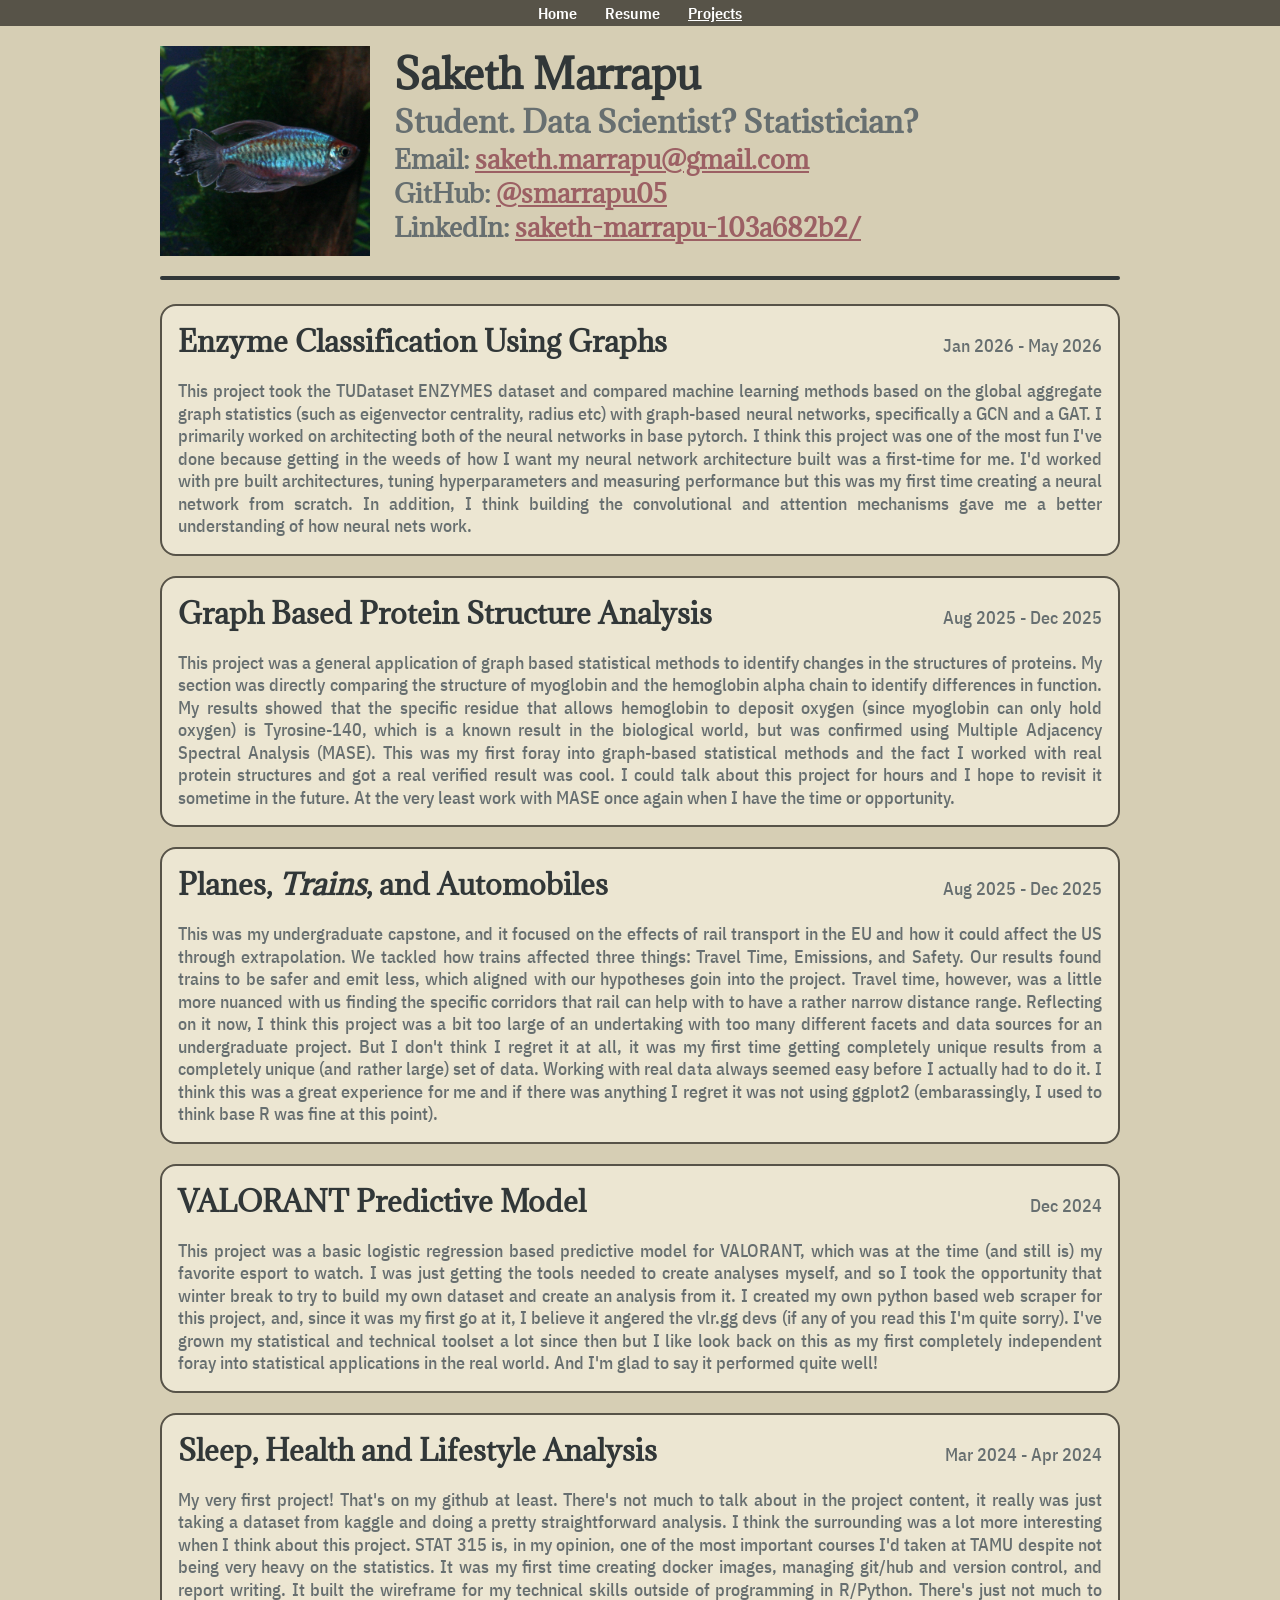
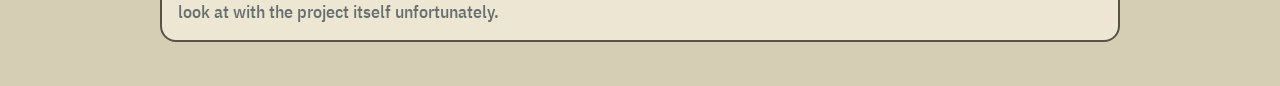
==== projects.html @ 7c2711dd "initial website" ====
<!doctype html>
<html lang="en-US">
    <head>
        <meta charset="utf-8" />
        <meta name="viewport" content="width=device-width" />
        <link href="styles/style.css" rel="stylesheet" />
        <link rel="icon" type="image/png" href="images/securitycambr.png">
        <link rel="preconnect" href="https://fonts.googleapis.com">
        <link rel="preconnect" href="https://fonts.gstatic.com" crossorigin>
        <link href="https://fonts.googleapis.com/css2?family=Adamina&family=IBM+Plex+Sans+Condensed:ital,wght@0,100;0,200;0,300;0,400;0,500;0,600;0,700;1,100;1,200;1,300;1,400;1,500;1,600;1,700&display=swap" rel="stylesheet">
        <title>Saketh | Projects</title>
    </head>

    <body>
        <nav class="site-nav" aria-label="Main navigation">
            <ul>
                <li><a href="index.html">Home</a></li>
                <li><a href="resume.html">Resume</a></li>
                <li><a href="projects.html" aria-current="page">Projects</a></li>
                <!--
                <li><a href="blog.html">Blog</a></li>
                -->
            </ul>
        </nav>

        <main  class="page-content">
            <div class="intro">
                <div class="intro-photo">
                    <img src="images/CongoTetra.JPG" alt="Congo Tetra from my trip to the Atlanta Aquarium"/>
                </div>
                <div class="intro-text">
                    <h1>Saketh Marrapu</h1>
                    <h2>Student. Data Scientist? Statistician?</h2>
                    <h3>
                        Email: <a href="mailto:saketh.marrapu@gmail.com">saketh.marrapu@gmail.com</a> <br>
                        GitHub: <a href="https://github.com/smarrapu05">@smarrapu05</a> <br>
                        LinkedIn: <a href="https://www.linkedin.com/in/saketh-marrapu-103a682b2/">saketh-marrapu-103a682b2/</a>
                    </h3>
                </div>
            </div>
            <hr>

            <section class="projects-list" aria-label="Projects">
                <a class="project-card" href="https://github.com/smarrapu05/stat656final" target="_blank" rel="noopener noreferrer">
                    <article>
                        <div class="project-card-header">
                            <h2 class="project-card-title">Enzyme Classification Using Graphs</h2>
                            <p class="project-card-dates">Jan 2026 - May 2026</p>
                        </div>

                        <p class="project-card-description">
                            This project took the TUDataset ENZYMES dataset and compared machine learning methods based on the global aggregate graph statistics
                            (such as eigenvector centrality, radius etc) with graph-based neural networks, specifically a GCN and a GAT. I primarily worked on
                            architecting both of the neural networks in base pytorch. I think this project was one of the most fun I've done because getting in the
                            weeds of how I want my neural network architecture built was a first-time for me. I'd worked with pre built architectures, tuning hyperparameters
                            and measuring performance but this was my first time creating a neural network from scratch. In addition, I think building the convolutional
                            and attention mechanisms gave me a better understanding of how neural nets work.
                        </p>
                    </article>
                </a>

                <a class="project-card" href="https://github.com/smarrapu05/stat636final" target="_blank" rel="noopener noreferrer">
                    <article>
                        <div class="project-card-header">
                            <h2 class="project-card-title">Graph Based Protein Structure Analysis</h2>
                            <p class="project-card-dates">Aug 2025 - Dec 2025</p>
                        </div>

                        <p class="project-card-description">
                            This project was a general application of graph based statistical methods to identify changes in the structures of proteins. My section was
                            directly comparing the structure of myoglobin and the hemoglobin alpha chain to identify differences in function. My results showed that the
                            specific residue that allows hemoglobin to deposit oxygen (since myoglobin can only hold oxygen) is Tyrosine-140, which is a known result in the
                            biological world, but was confirmed using Multiple Adjacency Spectral Analysis (MASE). This was my first foray into graph-based statistical methods
                            and the fact I worked with real protein structures and got a real verified result was cool. I could talk about this project for hours and I hope
                            to revisit it sometime in the future. At the very least work with MASE once again when I have the time or opportunity.
                        </p>
                    </article>
                </a>

                <a class="project-card" href="https://github.com/smarrapu05/stat482final" target="_blank" rel="noopener noreferrer">
                    <article>
                        <div class="project-card-header">
                            <h2 class="project-card-title">Planes, <em>Trains</em>, and Automobiles</h2>
                            <p class="project-card-dates">Aug 2025 - Dec 2025</p>
                        </div>

                        <p class="project-card-description">
                            This was my undergraduate capstone, and it focused on the effects of rail transport in the EU and how it could affect the US through
                            extrapolation. We tackled how trains affected three things: Travel Time, Emissions, and Safety. Our results found
                            trains to be safer and emit less, which aligned with our hypotheses goin into the project. Travel time, however, was a little more nuanced
                            with us finding the specific corridors that rail can help with to have a rather narrow distance range. Reflecting on it now, I think this project was
                            a bit too large of an undertaking with too many different facets and data sources for an undergraduate project. But I don't think I regret it
                            at all, it was my first time getting completely unique results from a completely unique (and rather large) set of data. Working with real
                            data always seemed easy before I actually had to do it. I think this was a great experience for me and if there was anything I regret it was
                            not using ggplot2 (embarassingly, I used to think base R was fine at this point).
                        </p>
                    </article>
                </a>

                <a class="project-card" href="https://github.com/smarrapu05/valPredictive" target="_blank" rel="noopener noreferrer">
                    <article>
                        <div class="project-card-header">
                            <h2 class="project-card-title">VALORANT Predictive Model</h2>
                            <p class="project-card-dates">Dec 2024</p>
                        </div>

                        <p class="project-card-description">
                            This project was a basic logistic regression based predictive model for VALORANT, which was at the time (and still is) my favorite esport
                            to watch. I was just getting the tools needed to create analyses myself, and so I took the opportunity that winter break to try to build my own
                            dataset and create an analysis from it. I created my own python based web scraper for this project, and, since it was my first go at it, I
                            believe it angered the vlr.gg devs (if any of you read this I'm quite sorry). I've grown my statistical and technical toolset a lot since
                            then but I like look back on this as my first completely independent foray into statistical applications in the real world. And I'm glad to
                            say it performed quite well!
                        </p>
                    </article>
                </a>

                <a class="project-card" href="https://github.com/smarrapu05/stat315final" target="_blank" rel="noopener noreferrer">
                    <article>
                        <div class="project-card-header">
                            <h2 class="project-card-title">Sleep, Health and Lifestyle Analysis</h2>
                            <p class="project-card-dates">Mar 2024 - Apr 2024</p>
                        </div>

                        <p class="project-card-description">
                            My very first project! That's on my github at least. There's not much to talk about in the project content, it really was just taking
                            a dataset from kaggle and doing a pretty straightforward analysis. I think the surrounding was a lot more interesting when I think about this
                            project. STAT 315 is, in my opinion, one of the most important courses I'd taken at TAMU despite not being very heavy on the statistics. It was
                            my first time creating docker images, managing git/hub and version control, and report writing. It built the wireframe for my technical skills
                            outside of programming in R/Python. There's just not much to look at with the project itself unfortunately.
                        </p>
                    </article>
                </a>

            </section>


        </main>
    </body>
</html>
---- styles/style.css ----
html {
    font-size: 16px;
    font-family: "IBM Plex Sans Condensed", sans-serif;
}

h1 {
    font-size: 40px;
    text-align: center;
    font-family: "Adamina", Serif;
    margin: 0;
    padding: 0px 0;
    color: #313738;
}

h2 {
    margin: 0;
    font-size: 30px;
    text-align: center;
    font-family: "Adamina", Serif;
    color: #676f70;
}
h3{
    margin: 0;
    font-size: 25px;
    text-align: center;
    font-family: "Adamina", Serif;
    color: #676f70;
}

a{
    text-align: center;
    color: #9c6064;
}

.site-nav {
    background-color: #575348;
    margin-bottom: 20px;
}

.site-nav ul {
    display: flex;
    justify-content: center;
    list-style: none;
    margin: 0;
    padding: 0;
}

.site-nav a {
    display: block;
    padding: 3px 14px;
    font-size: 16px;
    color: white;
    text-decoration: none;
    font-weight: 600;
}

.site-nav a:hover,
.site-nav a:focus {
    color: #d6ceb4;
    text-decoration: underline;
}

.site-nav a[aria-current="page"] {
    text-decoration: underline;
}

hr{
    border: none;
    height: 4px;
    background-color: #313738;
    border-radius: 2px;
}

p{
    font-size: 18px;
    font-weight: 500;
    letter-spacing: 0px;
    line-height: 1.25;
    text-align: justify;
    color: #676f70;
}

li{
    font-size: 18px;
    font-weight: 500;
    letter-spacing: 0px;
    line-height: 1.25;
    text-align: justify;
    color: #676f70;
}



html {
    background-color: #d6ceb4;
}

* {
    box-sizing: border-box;
}

body {
    margin: 0;
}

.page-content {
    width: min(calc(100% - 40px), 1000px);
    margin: 0 auto;
    padding: 0 20px 20px;
}

img {
    display: block;
    margin: 0 auto;
    max-width: 50%;
}

.intro {
    display: grid;
    grid-template-columns: 210px 1fr;
    gap: 24px;
    align-items: stretch;
    margin-top: 20px;
    margin-bottom: 20px;
}
.intro-photo{
    overflow: hidden;
}

.intro-photo img{
    display: block;
    width: 100%;
    height: 100%;
    max-width: none;
    margin: 0;
    object-fit: cover;
}

.intro-text h1,
.intro-text h2,
.intro-text h3 {
    text-align: Justify;
}
/*resume*/
.resume-pdf {
    display: block;
    width: 100%;
    height: 1125px;
    margin: 24px 0;
}
/* projects */
.projects-list {
    display: grid;
    gap: 20px;
    margin: 24px 0;
}

.project-card {
    display: block;
    /*min-height: 250px;*/
    padding:16px;
    background-color: #ece6d2;
    border: 2px solid #575348;
    border-radius: 16px;
    color: inherit;
    text-decoration: none;
    transition: transform 0.15s ease, background-color 0.15s ease;
}

.project-card:hover,
.project-card:focus {
    background-color: #e2dac3;
    transform: translateY(-3px);
}

.project-card-header {
    display: flex;
    justify-content: space-between;
    align-items: baseline;
    gap: 24px;
}

.project-card-title {
    margin: 0;
    font-family: "Adamina", serif;
    font-size: 28px;
    text-align: left;
    color: #313738;
}

.project-card-dates {
    margin: 0;
    font-size: 18px;
    text-align: right;
    color: #676f70;
}

.project-card-description {
    margin: 20px 0 0;
    text-align: justify;
    color: #676f70;
}
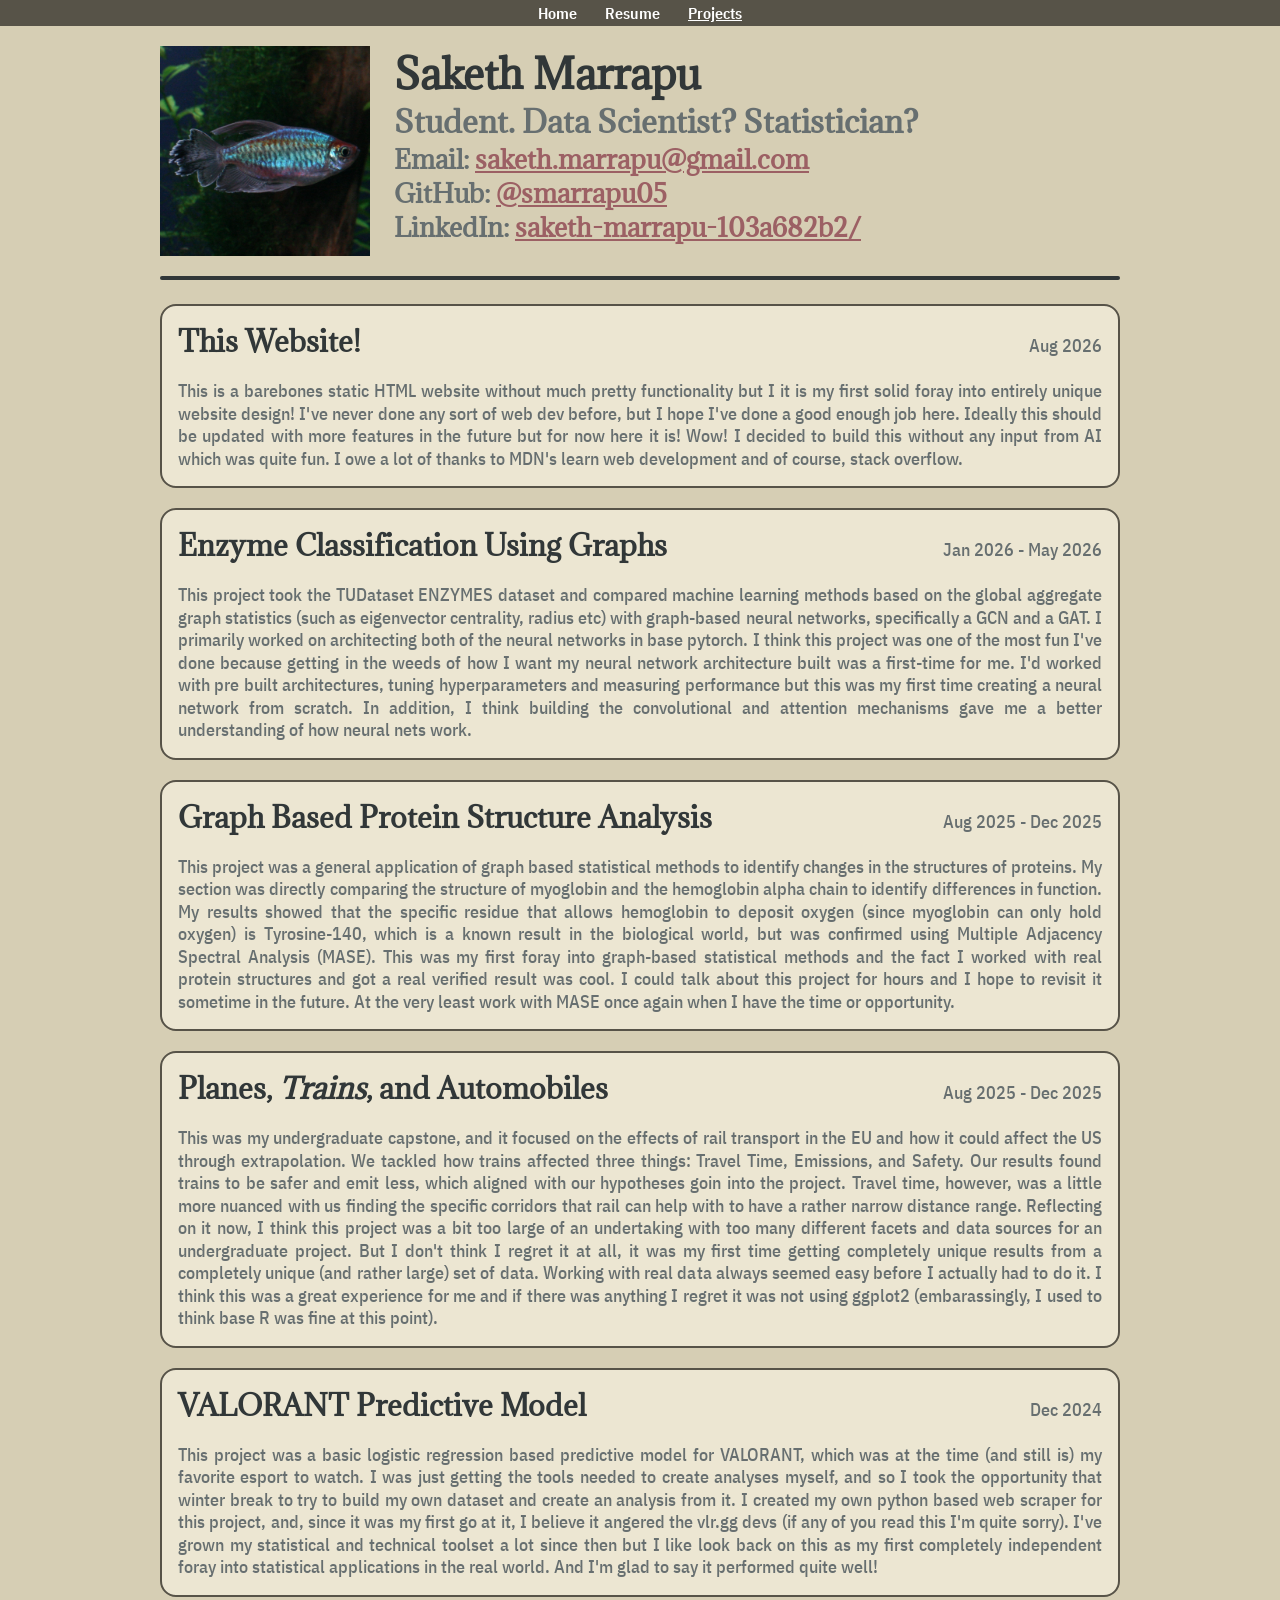
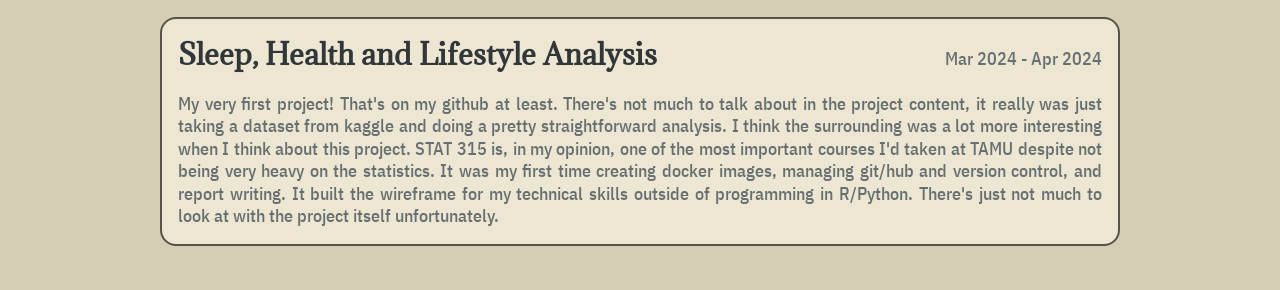
==== commit 9442d126: "added website as project" ====
--- a/projects.html
+++ b/projects.html
@@ -41,6 +41,22 @@
             <hr>
 
             <section class="projects-list" aria-label="Projects">
+                <a class="project-card" href="https://github.com/smarrapu05/smarrapu05.github.io" target="_blank" rel="noopener noreferrer">
+                    <article>
+                        <div class="project-card-header">
+                            <h2 class="project-card-title">This Website!</h2>
+                            <p class="project-card-dates">Aug 2026</p>
+                        </div>
+
+                        <p class="project-card-description">
+                            This is a barebones static HTML website without much pretty functionality but I it is my first solid foray into entirely
+                            unique website design! I've never done any sort of web dev before, but I hope I've done a good enough job here. Ideally this
+                            should be updated with more features in the future but for now here it is! Wow! I decided to build this without any input from
+                            AI which was quite fun. I owe a lot of thanks to MDN's learn web development and of course, stack overflow.
+                        </p>
+                    </article>
+                </a>
+
                 <a class="project-card" href="https://github.com/smarrapu05/stat656final" target="_blank" rel="noopener noreferrer">
                     <article>
                         <div class="project-card-header">
